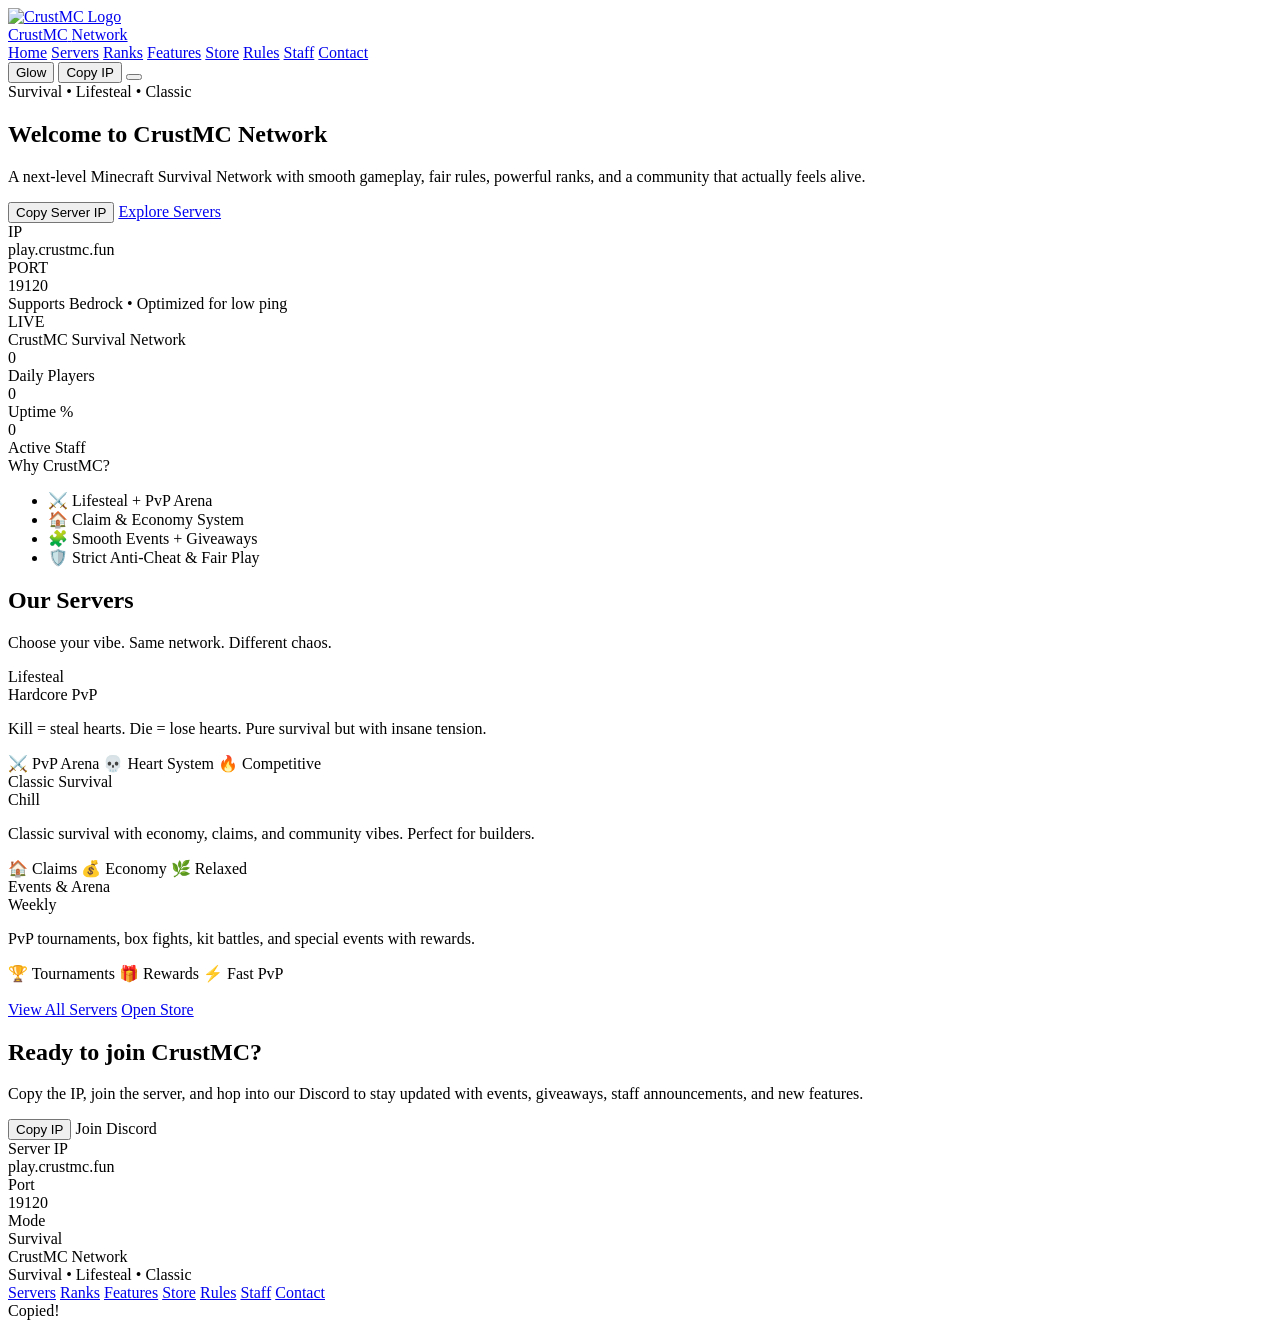
==== index.html @ c524b2ce "Add files via upload" ====
<!DOCTYPE html>
<html lang="en">
<head>
  <meta charset="UTF-8" />
  <meta name="viewport" content="width=device-width, initial-scale=1.0"/>
  <title>CrustMC Network | Survival Minecraft Server</title>

  <link rel="icon" href="assets/favicon.png" />

  <link rel="stylesheet" href="css/style.css"/>
  <link rel="stylesheet" href="css/animations.css"/>

  <link rel="preconnect" href="https://fonts.googleapis.com">
  <link rel="preconnect" href="https://fonts.gstatic.com" crossorigin>
  <link href="https://fonts.googleapis.com/css2?family=Oxanium:wght@300;400;600;700&family=Inter:wght@300;400;600;700&display=swap" rel="stylesheet">
</head>

<body>
  <!-- Background -->
  <div class="bg"></div>
  <div class="noise"></div>

  <!-- Navbar -->
  <header class="nav">
    <div class="nav-inner">
      <a class="brand" href="index.html">
        <img src="assets/logo.png" alt="CrustMC Logo" class="brand-logo"/>
        <div class="brand-text">
          <span class="brand-title">CrustMC</span>
          <span class="brand-sub">Network</span>
        </div>
      </a>

      <nav class="nav-links" id="navLinks">
        <a href="index.html" class="active">Home</a>
        <a href="servers.html">Servers</a>
        <a href="ranks.html">Ranks</a>
        <a href="features.html">Features</a>
        <a href="store.html">Store</a>
        <a href="rules.html">Rules</a>
        <a href="staff.html">Staff</a>
        <a href="contact.html">Contact</a>
      </nav>

      <div class="nav-right">
        <button class="btn btn-ghost" id="themeBtn">Glow</button>
        <button class="btn btn-primary" id="copyIpBtn">
          Copy IP
        </button>
        <button class="hamburger" id="hamburger">
          <span></span><span></span><span></span>
        </button>
      </div>
    </div>
  </header>

  <!-- Hero -->
  <section class="hero">
    <div class="hero-inner">
      <div class="hero-left reveal">
        <div class="chip">
          <span class="dot"></span>
          <span>Survival • Lifesteal • Classic</span>
        </div>

        <h1 class="hero-title">
          Welcome to <span class="glow">CrustMC Network</span>
        </h1>

        <p class="hero-desc">
          A next-level Minecraft Survival Network with smooth gameplay, fair rules,
          powerful ranks, and a community that actually feels alive.
        </p>

        <div class="hero-actions">
          <button class="btn btn-primary big" id="copyIpBtn2">
            Copy Server IP
          </button>

          <a class="btn btn-ghost big" href="#servers">
            Explore Servers
          </a>
        </div>

        <div class="ip-card">
          <div class="ip-row">
            <div class="ip-label">IP</div>
            <div class="ip-value">play.crustmc.fun</div>
          </div>
          <div class="ip-row">
            <div class="ip-label">PORT</div>
            <div class="ip-value">19120</div>
          </div>
          <div class="ip-hint">Supports Bedrock • Optimized for low ping</div>
        </div>
      </div>

      <div class="hero-right reveal">
        <div class="hero-card">
          <div class="hero-card-top">
            <div class="badge">LIVE</div>
            <div class="small">CrustMC Survival Network</div>
          </div>

          <div class="hero-stats">
            <div class="stat">
              <div class="stat-num" data-counter="250">0</div>
              <div class="stat-label">Daily Players</div>
            </div>
            <div class="stat">
              <div class="stat-num" data-counter="99">0</div>
              <div class="stat-label">Uptime %</div>
            </div>
            <div class="stat">
              <div class="stat-num" data-counter="24">0</div>
              <div class="stat-label">Active Staff</div>
            </div>
          </div>

          <div class="hero-mini">
            <div class="mini-title">Why CrustMC?</div>
            <ul>
              <li>⚔️ Lifesteal + PvP Arena</li>
              <li>🏠 Claim & Economy System</li>
              <li>🧩 Smooth Events + Giveaways</li>
              <li>🛡️ Strict Anti-Cheat & Fair Play</li>
            </ul>
          </div>
        </div>
      </div>
    </div>

    <div class="hero-bottom-fade"></div>
  </section>

  <!-- Servers -->
  <section class="section" id="servers">
    <div class="container">
      <div class="section-head reveal">
        <h2>Our Servers</h2>
        <p>Choose your vibe. Same network. Different chaos.</p>
      </div>

      <div class="grid-3">
        <div class="card reveal">
          <div class="card-top">
            <div class="card-title">Lifesteal</div>
            <div class="tag red">Hardcore PvP</div>
          </div>
          <p class="card-desc">
            Kill = steal hearts. Die = lose hearts. Pure survival but with insane tension.
          </p>
          <div class="card-meta">
            <span>⚔️ PvP Arena</span>
            <span>💀 Heart System</span>
            <span>🔥 Competitive</span>
          </div>
        </div>

        <div class="card reveal">
          <div class="card-top">
            <div class="card-title">Classic Survival</div>
            <div class="tag green">Chill</div>
          </div>
          <p class="card-desc">
            Classic survival with economy, claims, and community vibes. Perfect for builders.
          </p>
          <div class="card-meta">
            <span>🏠 Claims</span>
            <span>💰 Economy</span>
            <span>🌿 Relaxed</span>
          </div>
        </div>

        <div class="card reveal">
          <div class="card-top">
            <div class="card-title">Events & Arena</div>
            <div class="tag blue">Weekly</div>
          </div>
          <p class="card-desc">
            PvP tournaments, box fights, kit battles, and special events with rewards.
          </p>
          <div class="card-meta">
            <span>🏆 Tournaments</span>
            <span>🎁 Rewards</span>
            <span>⚡ Fast PvP</span>
          </div>
        </div>
      </div>

      <div class="center reveal" style="margin-top:18px;">
        <a class="btn btn-primary big" href="servers.html">View All Servers</a>
        <a class="btn btn-ghost big" href="store.html">Open Store</a>
      </div>
    </div>
  </section>

  <!-- Join -->
  <section class="section join" id="join">
    <div class="container">
      <div class="join-card reveal">
        <div class="join-left">
          <h2>Ready to join CrustMC?</h2>
          <p>
            Copy the IP, join the server, and hop into our Discord to stay updated with events,
            giveaways, staff announcements, and new features.
          </p>

          <div class="join-actions">
            <button class="btn btn-primary big" id="copyIpBtn3">Copy IP</button>
            <a class="btn btn-ghost big" data-social="discord" target="_blank">Join Discord</a>
          </div>
        </div>

        <div class="join-right">
          <div class="join-mini">
            <div class="mini">
              <div class="mini-top">Server IP</div>
              <div class="mini-big">play.crustmc.fun</div>
            </div>
            <div class="mini">
              <div class="mini-top">Port</div>
              <div class="mini-big">19120</div>
            </div>
            <div class="mini">
              <div class="mini-top">Mode</div>
              <div class="mini-big">Survival</div>
            </div>
          </div>
        </div>
      </div>

      <footer class="footer">
        <div class="footer-left">
          <div class="footer-title">CrustMC Network</div>
          <div class="footer-sub">Survival • Lifesteal • Classic</div>
        </div>

        <div class="footer-right">
          <a href="servers.html">Servers</a>
          <a href="ranks.html">Ranks</a>
          <a href="features.html">Features</a>
          <a href="store.html">Store</a>
          <a href="rules.html">Rules</a>
          <a href="staff.html">Staff</a>
          <a href="contact.html">Contact</a>
        </div>
      </footer>
    </div>
  </section>

  <!-- Toast -->
  <div class="toast" id="toast">Copied!</div>

  <script src="js/reveal.js"></script>
  <script src="js/main.js"></script>
</body>
</html>
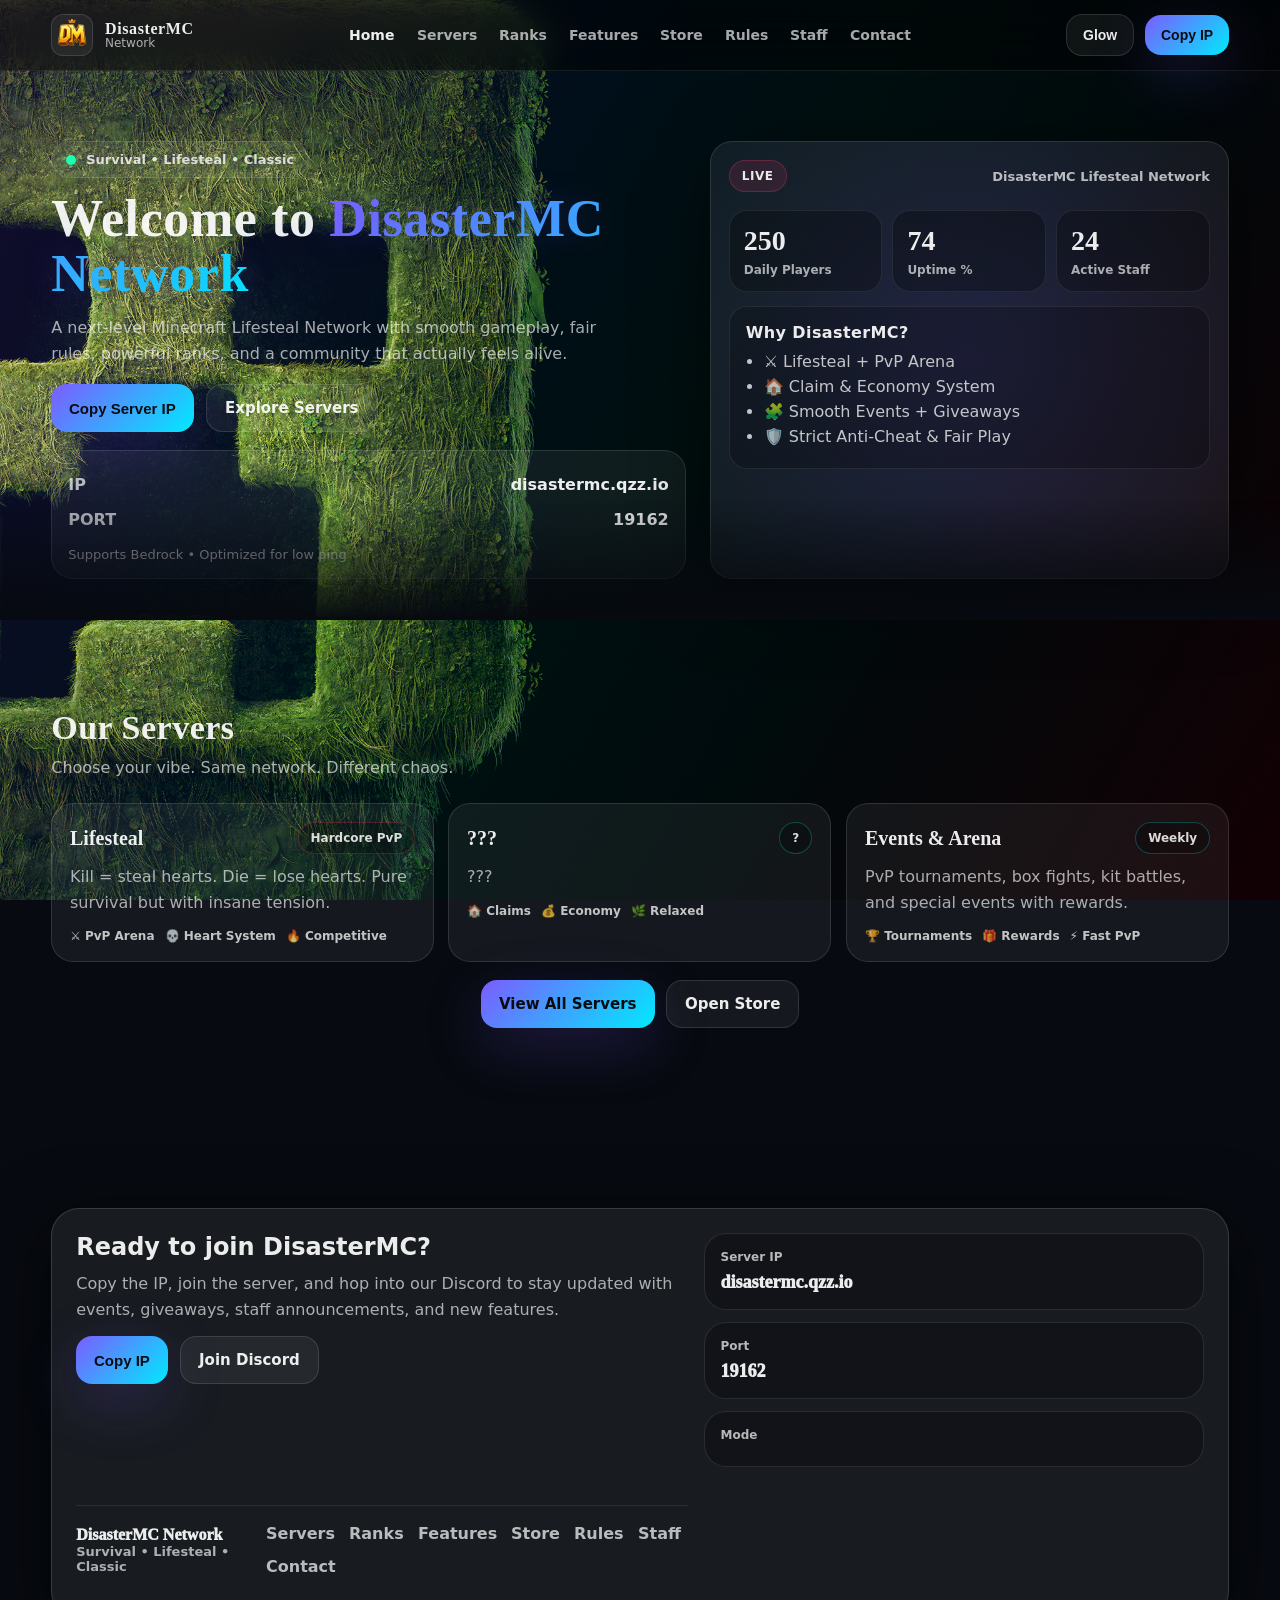
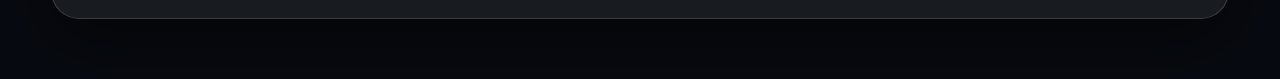
==== commit 9f432b4e: "Update index.html" ====
--- a/index.html
+++ b/index.html
@@ -3,7 +3,7 @@
 <head>
   <meta charset="UTF-8" />
   <meta name="viewport" content="width=device-width, initial-scale=1.0"/>
-  <title>CrustMC Network | Survival Minecraft Server</title>
+  <title>DisasterMC Network | Lifesteal Minecraft Server</title>
 
   <link rel="icon" href="assets/favicon.png" />
 
@@ -24,9 +24,9 @@
   <header class="nav">
     <div class="nav-inner">
       <a class="brand" href="index.html">
-        <img src="assets/logo.png" alt="CrustMC Logo" class="brand-logo"/>
+        <img src="assets/logo.png" alt="DisasterMC Logo" class="brand-logo"/>
         <div class="brand-text">
-          <span class="brand-title">CrustMC</span>
+          <span class="brand-title">DisasterMC</span>
           <span class="brand-sub">Network</span>
         </div>
       </a>
@@ -64,11 +64,11 @@
         </div>
 
         <h1 class="hero-title">
-          Welcome to <span class="glow">CrustMC Network</span>
+          Welcome to <span class="glow">DisasterMC Network</span>
         </h1>
 
         <p class="hero-desc">
-          A next-level Minecraft Survival Network with smooth gameplay, fair rules,
+          A next-level Minecraft Lifesteal Network with smooth gameplay, fair rules,
           powerful ranks, and a community that actually feels alive.
         </p>
 
@@ -85,11 +85,11 @@
         <div class="ip-card">
           <div class="ip-row">
             <div class="ip-label">IP</div>
-            <div class="ip-value">play.crustmc.fun</div>
+            <div class="ip-value">disastermc.qzz.io</div>
           </div>
           <div class="ip-row">
             <div class="ip-label">PORT</div>
-            <div class="ip-value">19120</div>
+            <div class="ip-value">19162</div>
           </div>
           <div class="ip-hint">Supports Bedrock • Optimized for low ping</div>
         </div>
@@ -99,7 +99,7 @@
         <div class="hero-card">
           <div class="hero-card-top">
             <div class="badge">LIVE</div>
-            <div class="small">CrustMC Survival Network</div>
+            <div class="small">DisasterMC Lifesteal Network</div>
           </div>
 
           <div class="hero-stats">
@@ -118,7 +118,7 @@
           </div>
 
           <div class="hero-mini">
-            <div class="mini-title">Why CrustMC?</div>
+            <div class="mini-title">Why DisasterMC?</div>
             <ul>
               <li>⚔️ Lifesteal + PvP Arena</li>
               <li>🏠 Claim & Economy System</li>
@@ -159,11 +159,11 @@
 
         <div class="card reveal">
           <div class="card-top">
-            <div class="card-title">Classic Survival</div>
-            <div class="tag green">Chill</div>
+            <div class="card-title">???</div>
+            <div class="tag green">?</div>
           </div>
           <p class="card-desc">
-            Classic survival with economy, claims, and community vibes. Perfect for builders.
+            ???
           </p>
           <div class="card-meta">
             <span>🏠 Claims</span>
@@ -200,7 +200,7 @@
     <div class="container">
       <div class="join-card reveal">
         <div class="join-left">
-          <h2>Ready to join CrustMC?</h2>
+          <h2>Ready to join DisasterMC?</h2>
           <p>
             Copy the IP, join the server, and hop into our Discord to stay updated with events,
             giveaways, staff announcements, and new features.
@@ -216,15 +216,15 @@
           <div class="join-mini">
             <div class="mini">
               <div class="mini-top">Server IP</div>
-              <div class="mini-big">play.crustmc.fun</div>
+              <div class="mini-big">disastermc.qzz.io</div>
             </div>
             <div class="mini">
               <div class="mini-top">Port</div>
-              <div class="mini-big">19120</div>
+              <div class="mini-big">19162</div>
             </div>
             <div class="mini">
               <div class="mini-top">Mode</div>
-              <div class="mini-big">Survival</div>
+              <div class="mini-big"Lifesteal</div>
             </div>
           </div>
         </div>
@@ -232,7 +232,7 @@
 
       <footer class="footer">
         <div class="footer-left">
-          <div class="footer-title">CrustMC Network</div>
+          <div class="footer-title">DisasterMC Network</div>
           <div class="footer-sub">Survival • Lifesteal • Classic</div>
         </div>
 
--- a/css/style.css
+++ b/css/style.css
@@ -0,0 +1,692 @@
+:root{
+  --bg:#070a10;
+  --glass: rgba(255,255,255,.06);
+  --stroke: rgba(255,255,255,.12);
+  --text: rgba(255,255,255,.92);
+  --muted: rgba(255,255,255,.65);
+  --shadow: 0 18px 70px rgba(0,0,0,.55);
+  --radius: 22px;
+
+  --accent: #7c5cff;
+  --accent2: #00eaff;
+  --danger: #ff3d6e;
+  --good: #1affb1;
+}
+
+*{margin:0;padding:0;box-sizing:border-box;}
+html{scroll-behavior:smooth;}
+body{
+  font-family: Inter, system-ui, -apple-system, Segoe UI, Roboto, Arial;
+  color: var(--text);
+  background: var(--bg);
+  overflow-x:hidden;
+}
+
+.bg{
+  position:fixed;
+  inset:0;
+  background:
+    linear-gradient(120deg, rgba(124,92,255,.18), rgba(0,234,255,.08), rgba(255,61,110,.08)),
+    url("../assets/Background.png");
+  background-size: cover;
+  background-position: center;
+  filter: saturate(1.15) contrast(1.05);
+  z-index:-3;
+}
+
+.noise{
+  position:fixed;
+  inset:0;
+  background-image:url("data:image/svg+xml,%3Csvg xmlns='http://www.w3.org/2000/svg' width='260' height='260'%3E%3Cfilter id='n'%3E%3CfeTurbulence type='fractalNoise' baseFrequency='.8' numOctaves='3' stitchTiles='stitch'/%3E%3C/filter%3E%3Crect width='260' height='260' filter='url(%23n)' opacity='.25'/%3E%3C/svg%3E");
+  mix-blend-mode: overlay;
+  opacity:.15;
+  z-index:-2;
+  pointer-events:none;
+}
+
+.container{width:min(1200px, 92%); margin:0 auto;}
+.section{padding: 90px 0;}
+.center{display:flex;justify-content:center;gap:12px;flex-wrap:wrap;}
+
+.nav{
+  position:sticky;
+  top:0;
+  z-index:999;
+  backdrop-filter: blur(18px);
+  background: rgba(0,0,0,.45);
+  border-bottom:1px solid rgba(255,255,255,.08);
+}
+.nav-inner{
+  width:min(1200px, 92%);
+  margin:0 auto;
+  padding: 14px 0;
+  display:flex;
+  align-items:center;
+  justify-content:space-between;
+  gap:14px;
+}
+
+.brand{
+  display:flex;
+  align-items:center;
+  gap:12px;
+  text-decoration:none;
+  color:var(--text);
+}
+.brand-logo{
+  width:42px;
+  height:42px;
+  border-radius:12px;
+  background: rgba(255,255,255,.06);
+  border:1px solid rgba(255,255,255,.12);
+  object-fit:cover;
+}
+.brand-text{display:flex;flex-direction:column;line-height:1;}
+.brand-title{
+  font-family: Oxanium, Inter;
+  font-weight:700;
+  letter-spacing:.6px;
+  font-size: 16px;
+}
+.brand-sub{
+  font-size:12px;
+  color: var(--muted);
+}
+
+.nav-links{
+  display:flex;
+  gap:22px;
+  align-items:center;
+}
+.nav-links a{
+  text-decoration:none;
+  color: var(--muted);
+  font-weight:600;
+  font-size:14px;
+  position:relative;
+  transition: .25s ease;
+}
+.nav-links a:hover{color:var(--text);}
+.nav-links a.active{color:var(--text);}
+
+.nav-right{display:flex;gap:10px;align-items:center;}
+
+.hamburger{
+  display:none;
+  width:44px;height:44px;
+  border-radius:14px;
+  border:1px solid rgba(255,255,255,.12);
+  background: rgba(255,255,255,.05);
+  cursor:pointer;
+}
+.hamburger span{
+  display:block;
+  width:18px;height:2px;
+  margin:4px auto;
+  background: rgba(255,255,255,.85);
+  border-radius:10px;
+}
+
+.btn{
+  border:none;
+  cursor:pointer;
+  padding: 12px 16px;
+  border-radius: 16px;
+  font-weight:700;
+  font-size:14px;
+  transition:.25s ease;
+  text-decoration:none;
+  display:inline-flex;
+  align-items:center;
+  justify-content:center;
+  gap:10px;
+}
+.btn.big{padding: 14px 18px; font-size:15px;}
+.btn-primary{
+  color:#0a0c10;
+  background: linear-gradient(135deg, var(--accent), var(--accent2));
+  box-shadow: 0 18px 60px rgba(124,92,255,.22);
+}
+.btn-primary:hover{transform: translateY(-2px); filter: brightness(1.08);}
+.btn-ghost{
+  color: var(--text);
+  background: rgba(255,255,255,.06);
+  border:1px solid rgba(255,255,255,.12);
+}
+.btn-ghost:hover{transform: translateY(-2px); background: rgba(255,255,255,.08);}
+
+.hero{
+  padding: 70px 0 40px;
+  position:relative;
+}
+.hero-inner{
+  width:min(1200px, 92%);
+  margin:0 auto;
+  display:grid;
+  grid-template-columns: 1.1fr .9fr;
+  gap: 24px;
+  align-items:stretch;
+}
+.hero-bottom-fade{
+  position:absolute;
+  bottom:-1px; left:0; right:0;
+  height:120px;
+  background: linear-gradient(to bottom, rgba(0,0,0,0), rgba(7,10,16,1));
+}
+
+.chip{
+  display:inline-flex;
+  align-items:center;
+  gap:10px;
+  padding: 10px 14px;
+  border-radius: 999px;
+  background: rgba(255,255,255,.06);
+  border:1px solid rgba(255,255,255,.12);
+  color: rgba(255,255,255,.8);
+  font-weight:700;
+  font-size:13px;
+}
+.dot{
+  width:10px;height:10px;
+  border-radius:99px;
+  background: var(--good);
+  box-shadow: 0 0 20px rgba(26,255,177,.35);
+}
+
+.hero-title{
+  margin-top:14px;
+  font-family: Oxanium, Inter;
+  font-size: 52px;
+  line-height:1.05;
+  letter-spacing:.6px;
+}
+.glow{
+  background: linear-gradient(135deg, var(--accent), var(--accent2));
+  -webkit-background-clip:text;
+  background-clip:text;
+  color:transparent;
+  text-shadow: 0 0 35px rgba(124,92,255,.25);
+}
+.hero-desc{
+  margin-top:14px;
+  color: var(--muted);
+  font-size:16px;
+  line-height:1.6;
+  max-width: 56ch;
+}
+
+.hero-actions{
+  margin-top: 18px;
+  display:flex;
+  gap:12px;
+  flex-wrap:wrap;
+}
+
+.ip-card{
+  margin-top: 18px;
+  padding: 16px;
+  border-radius: var(--radius);
+  background: rgba(255,255,255,.06);
+  border:1px solid rgba(255,255,255,.12);
+}
+.ip-row{
+  display:flex;
+  justify-content:space-between;
+  padding: 8px 0;
+}
+.ip-label{color:rgba(255,255,255,.7); font-weight:800;}
+.ip-value{font-weight:900;}
+.ip-hint{
+  margin-top: 10px;
+  color: rgba(255,255,255,.65);
+  font-size:13px;
+}
+
+.hero-card{
+  height:100%;
+  padding: 18px;
+  border-radius: var(--radius);
+  background: rgba(255,255,255,.06);
+  border:1px solid rgba(255,255,255,.12);
+  box-shadow: var(--shadow);
+  overflow:hidden;
+  position:relative;
+}
+.hero-card::before{
+  content:"";
+  position:absolute;
+  inset:-40%;
+  background: radial-gradient(circle, rgba(124,92,255,.18), transparent 60%);
+  animation: floatGlow 8s ease-in-out infinite;
+  pointer-events:none;
+}
+.hero-card-top{
+  display:flex;
+  align-items:center;
+  justify-content:space-between;
+  position:relative;
+  z-index:2;
+}
+.badge{
+  padding: 8px 12px;
+  border-radius: 999px;
+  background: rgba(255,61,110,.12);
+  border:1px solid rgba(255,61,110,.25);
+  color: rgba(255,255,255,.9);
+  font-weight:900;
+  letter-spacing:.6px;
+  font-size:12px;
+}
+.small{color: rgba(255,255,255,.7); font-weight:700; font-size:13px;}
+
+.hero-stats{
+  margin-top: 18px;
+  display:grid;
+  grid-template-columns: repeat(3, 1fr);
+  gap: 10px;
+  position:relative;
+  z-index:2;
+}
+.stat{
+  padding: 14px;
+  border-radius: 18px;
+  background: rgba(0,0,0,.28);
+  border:1px solid rgba(255,255,255,.08);
+}
+.stat-num{
+  font-family: Oxanium, Inter;
+  font-size: 28px;
+  font-weight:900;
+}
+.stat-label{margin-top:6px; color: rgba(255,255,255,.65); font-weight:700; font-size:12px;}
+
+.hero-mini{
+  margin-top: 14px;
+  padding: 16px;
+  border-radius: 18px;
+  background: rgba(0,0,0,.22);
+  border:1px solid rgba(255,255,255,.08);
+  position:relative;
+  z-index:2;
+}
+.mini-title{font-weight:900; letter-spacing:.4px;}
+.hero-mini ul{margin-top:10px; padding-left: 18px; color: rgba(255,255,255,.75);}
+.hero-mini li{margin: 6px 0;}
+
+.section-head{
+  display:flex;
+  flex-direction:column;
+  gap:8px;
+  margin-bottom: 22px;
+}
+.section-head h2{
+  font-family: Oxanium, Inter;
+  font-size: 34px;
+  letter-spacing:.5px;
+}
+.section-head p{color: var(--muted); max-width: 70ch; line-height:1.6;}
+
+.grid-3{
+  display:grid;
+  grid-template-columns: repeat(3, 1fr);
+  gap: 14px;
+}
+.grid-2{
+  display:grid;
+  grid-template-columns: repeat(2, 1fr);
+  gap: 14px;
+}
+.grid-5{
+  display:grid;
+  grid-template-columns: repeat(5, 1fr);
+  gap: 12px;
+}
+
+.card{
+  padding: 18px;
+  border-radius: var(--radius);
+  background: rgba(255,255,255,.06);
+  border:1px solid rgba(255,255,255,.12);
+  transition: .25s ease;
+}
+.card:hover{
+  transform: translateY(-6px);
+  background: rgba(255,255,255,.08);
+}
+.card-top{
+  display:flex;
+  align-items:center;
+  justify-content:space-between;
+  gap:12px;
+}
+.card-title{
+  font-family: Oxanium, Inter;
+  font-size: 20px;
+  font-weight:900;
+}
+.tag{
+  padding: 8px 12px;
+  border-radius: 999px;
+  font-weight:900;
+  font-size: 12px;
+  border:1px solid rgba(255,255,255,.12);
+  background: rgba(0,0,0,.25);
+}
+.tag.red{border-color: rgba(255,61,110,.25); color: rgba(255,255,255,.85);}
+.tag.green{border-color: rgba(26,255,177,.25); color: rgba(255,255,255,.85);}
+.tag.blue{border-color: rgba(0,234,255,.25); color: rgba(255,255,255,.85);}
+
+.card-desc{
+  margin-top: 10px;
+  color: var(--muted);
+  line-height:1.6;
+}
+.card-meta{
+  margin-top: 14px;
+  display:flex;
+  gap:10px;
+  flex-wrap:wrap;
+  color: rgba(255,255,255,.75);
+  font-weight:800;
+  font-size:12px;
+}
+
+.ranks-grid{margin-top: 10px;}
+.rank{
+  padding: 18px;
+  border-radius: var(--radius);
+  background: rgba(255,255,255,.06);
+  border:1px solid rgba(255,255,255,.12);
+  transition: .25s ease;
+  position:relative;
+  overflow:hidden;
+}
+.rank:hover{transform: translateY(-6px); background: rgba(255,255,255,.08);}
+.rank-name{
+  font-family: Oxanium, Inter;
+  font-weight:900;
+  font-size: 18px;
+}
+.rank-price{
+  margin-top: 8px;
+  font-size: 26px;
+  font-weight:1000;
+  letter-spacing:.4px;
+}
+.rank-line{
+  height:1px;
+  width:100%;
+  background: rgba(255,255,255,.12);
+  margin: 14px 0;
+}
+.rank ul{padding-left: 18px; color: rgba(255,255,255,.78); line-height:1.7;}
+.rank.best{
+  border-color: rgba(124,92,255,.35);
+  box-shadow: 0 22px 70px rgba(124,92,255,.18);
+}
+.rank-badge{
+  position:absolute;
+  top:12px; right:12px;
+  padding: 7px 10px;
+  border-radius: 999px;
+  background: rgba(124,92,255,.14);
+  border:1px solid rgba(124,92,255,.35);
+  font-weight:900;
+  font-size:12px;
+}
+
+.feature{
+  padding: 18px;
+  border-radius: var(--radius);
+  background: rgba(255,255,255,.06);
+  border:1px solid rgba(255,255,255,.12);
+  display:flex;
+  gap:14px;
+  align-items:flex-start;
+}
+.feature h3{
+  font-family: Oxanium, Inter;
+  font-size: 18px;
+  letter-spacing:.3px;
+}
+.feature p{
+  margin-top: 8px;
+  color: var(--muted);
+  line-height:1.6;
+}
+.icon{
+  width:44px;height:44px;
+  border-radius: 16px;
+  background: rgba(0,0,0,.22);
+  border:1px solid rgba(255,255,255,.10);
+  display:grid;
+  place-items:center;
+  font-size:20px;
+}
+
+.join{padding-bottom: 60px;}
+.join-card{
+  padding: 24px;
+  border-radius: 28px;
+  background: rgba(255,255,255,.07);
+  border:1px solid rgba(255,255,255,.14);
+  box-shadow: var(--shadow);
+  display:grid;
+  grid-template-columns: 1.1fr .9fr;
+  gap: 16px;
+}
+.join-left p{margin-top:10px; color: var(--muted); line-height:1.6;}
+.join-actions{margin-top: 14px; display:flex; gap:12px; flex-wrap:wrap;}
+.join-mini{display:grid; gap:12px;}
+.mini{
+  padding: 16px;
+  border-radius: 22px;
+  background: rgba(0,0,0,.25);
+  border:1px solid rgba(255,255,255,.10);
+}
+.mini-top{color: rgba(255,255,255,.7); font-weight:900; font-size:12px;}
+.mini-big{margin-top:8px; font-weight:1000; font-size:18px; font-family: Oxanium, Inter;}
+
+.footer{
+  margin-top: 22px;
+  padding: 18px 0;
+  display:flex;
+  align-items:center;
+  justify-content:space-between;
+  gap:14px;
+  border-top:1px solid rgba(255,255,255,.08);
+}
+.footer-title{font-family: Oxanium, Inter; font-weight:1000;}
+.footer-sub{color: var(--muted); font-weight:700; font-size:13px;}
+.footer-right{display:flex; gap:14px; flex-wrap:wrap;}
+.footer-right a{color: rgba(255,255,255,.7); text-decoration:none; font-weight:800;}
+.footer-right a:hover{color: rgba(255,255,255,.92);}
+
+.page{padding: 70px 0 80px;}
+.page-head h1{
+  font-family: Oxanium, Inter;
+  font-size: 46px;
+  letter-spacing:.6px;
+}
+.page-head p{margin-top:10px; color: var(--muted); line-height:1.6;}
+
+.rules-wrap{
+  margin-top: 18px;
+  display:grid;
+  grid-template-columns: repeat(2, 1fr);
+  gap: 14px;
+}
+.rules-card{
+  padding: 18px;
+  border-radius: var(--radius);
+  background: rgba(255,255,255,.06);
+  border:1px solid rgba(255,255,255,.12);
+}
+.rules-card h2{
+  font-family: Oxanium, Inter;
+  font-size: 20px;
+  margin-bottom: 10px;
+}
+.rules-card ul{padding-left: 18px; color: rgba(255,255,255,.78); line-height:1.8;}
+.info{display:grid; gap:10px; color: rgba(255,255,255,.8); font-weight:700;}
+
+.toast{
+  position:fixed;
+  bottom: 22px;
+  left: 50%;
+  transform: translateX(-50%);
+  padding: 12px 16px;
+  border-radius: 999px;
+  background: rgba(0,0,0,.65);
+  border:1px solid rgba(255,255,255,.12);
+  backdrop-filter: blur(12px);
+  font-weight:900;
+  opacity:0;
+  pointer-events:none;
+  transition:.25s ease;
+  z-index:9999;
+}
+.toast.show{opacity:1; transform: translateX(-50%) translateY(-4px);}
+
+/* Responsive */
+@media (max-width: 980px){
+  .hero-inner{grid-template-columns: 1fr;}
+  .grid-3{grid-template-columns: 1fr;}
+  .grid-2{grid-template-columns: 1fr;}
+  .grid-5{grid-template-columns: 1fr;}
+  .join-card{grid-template-columns: 1fr;}
+  .rules-wrap{grid-template-columns: 1fr;}
+  .hero-title{font-size: 42px;}
+  .nav-links{display:none;}
+  .hamburger{display:inline-block;}
+}
+
+body.extraGlow .bg{
+  filter: saturate(1.3) contrast(1.1) brightness(1.08);
+}
+
+.staff-grid{
+  margin-top: 18px;
+  display:grid;
+  grid-template-columns: repeat(2, 1fr);
+  gap: 14px;
+}
+
+.staff-role{
+  padding: 18px;
+  border-radius: var(--radius);
+  background: rgba(255,255,255,.06);
+  border:1px solid rgba(255,255,255,.12);
+  overflow:hidden;
+  position:relative;
+  transition: .25s ease;
+}
+.staff-role:hover{
+  transform: translateY(-6px);
+  background: rgba(255,255,255,.08);
+}
+
+.role-top{
+  display:flex;
+  align-items:center;
+  justify-content:space-between;
+  gap:12px;
+}
+.role-title{
+  font-family: Oxanium, Inter;
+  font-size: 22px;
+  font-weight:1000;
+}
+.role-tag{
+  padding: 8px 12px;
+  border-radius: 999px;
+  font-weight:900;
+  font-size: 12px;
+  background: rgba(0,0,0,.25);
+  border:1px solid rgba(255,255,255,.12);
+  color: rgba(255,255,255,.85);
+}
+.role-desc{
+  margin-top: 10px;
+  color: var(--muted);
+  line-height:1.6;
+}
+
+.staff-cards{
+  margin-top: 14px;
+  display:grid;
+  gap: 10px;
+}
+
+.staff-card{
+  padding: 14px;
+  border-radius: 18px;
+  background: rgba(0,0,0,.22);
+  border:1px solid rgba(255,255,255,.08);
+  display:flex;
+  align-items:center;
+  gap:12px;
+}
+
+.pfp{
+  width:46px;height:46px;
+  border-radius: 16px;
+  display:grid;
+  place-items:center;
+  font-size:20px;
+  background: rgba(255,255,255,.06);
+  border:1px solid rgba(255,255,255,.12);
+}
+
+.staff-name{
+  font-weight:1000;
+  letter-spacing:.3px;
+}
+.staff-sub{
+  margin-top: 4px;
+  color: rgba(255,255,255,.65);
+  font-weight:800;
+  font-size: 12px;
+}
+
+/* Role Colors */
+.staff-role.owner{border-color: rgba(255,215,0,.18);}
+.staff-role.coowner{border-color: rgba(124,92,255,.22);}
+.staff-role.admin{border-color: rgba(255,61,110,.18);}
+.staff-role.mod{border-color: rgba(0,234,255,.18);}
+.staff-role.helper{border-color: rgba(26,255,177,.18);}
+
+@media (max-width: 980px){
+  .staff-grid{grid-template-columns: 1fr;}
+}
+
+
+.socials{
+  display:flex;
+  gap:12px;
+  align-items:center;
+  flex-wrap:wrap;
+}
+
+.social-btn{
+  width:46px;
+  height:46px;
+  border-radius: 16px;
+  display:grid;
+  place-items:center;
+  background: rgba(255,255,255,.06);
+  border:1px solid rgba(255,255,255,.12);
+  transition:.25s ease;
+  text-decoration:none;
+}
+.social-btn:hover{
+  transform: translateY(-4px);
+  background: rgba(255,255,255,.09);
+}
+
+.social-btn img{
+  width:22px;
+  height:22px;
+  object-fit:contain;
+  filter: brightness(1.1);
+}
--- a/css/animations.css
+++ b/css/animations.css
@@ -0,0 +1,19 @@
+@keyframes floatGlow{
+  0%{transform: translate(0,0) scale(1);}
+  50%{transform: translate(30px, 10px) scale(1.1);}
+  100%{transform: translate(0,0) scale(1);}
+}
+
+.reveal{
+  opacity:0;
+  transform: translateY(18px) scale(.98);
+  transition: .75s cubic-bezier(.2,.8,.2,1);
+}
+.reveal.show{
+  opacity:1;
+  transform: translateY(0) scale(1);
+}
+
+a, button, .card, .rank{
+  will-change: transform;
+}
